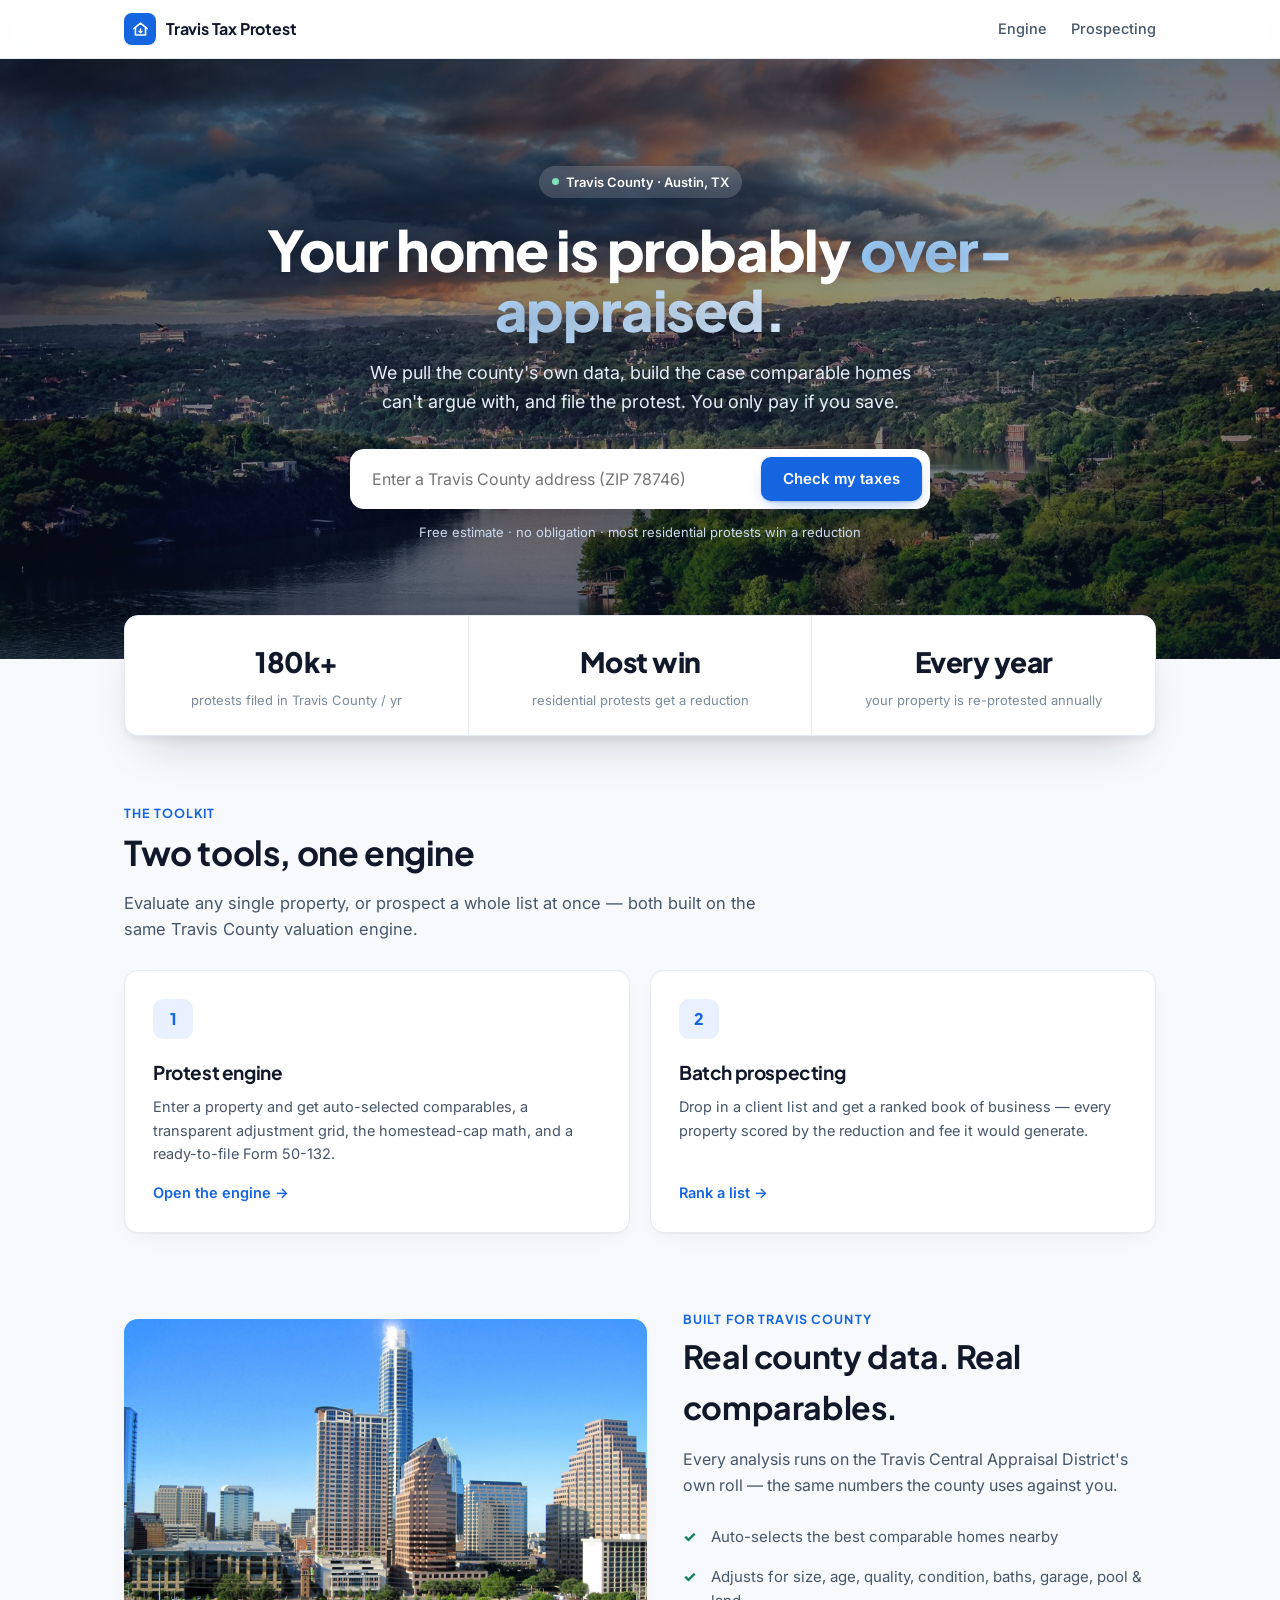
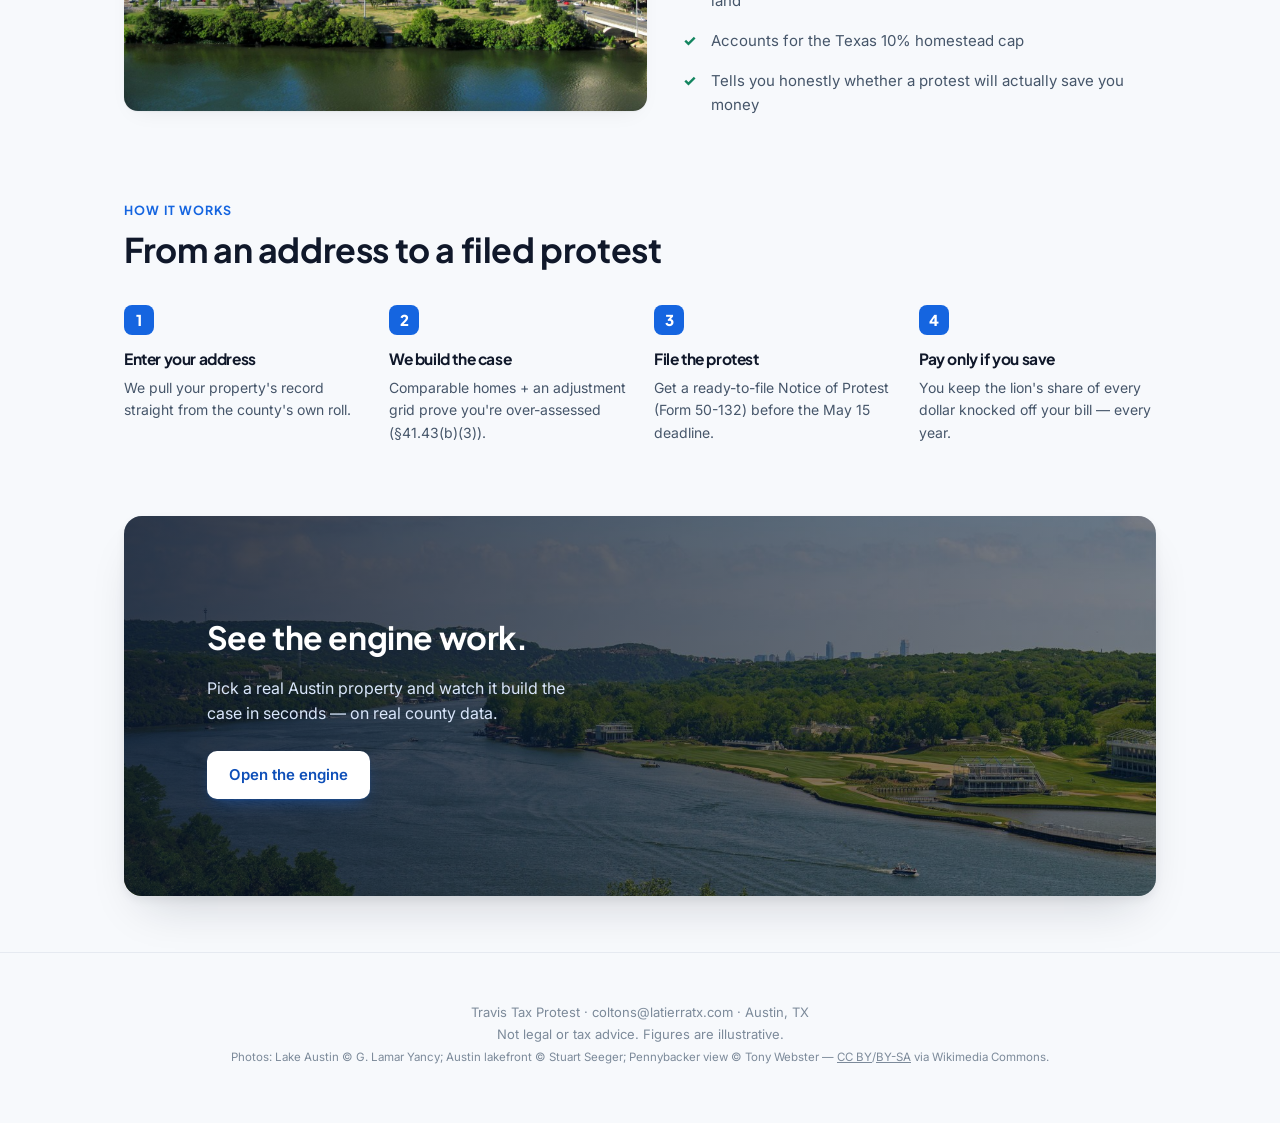
==== index.html @ 6b9c92ed "Travis Tax Protest — public website Co-Authored-By: Claude Opus 4.8 <noreply@anthropic.com>" ====
<!DOCTYPE html>
<html lang="en">
<head>
<meta charset="UTF-8" />
<meta name="viewport" content="width=device-width, initial-scale=1.0" />
<title>Travis Tax Protest</title>
<link rel="stylesheet" href="theme.css" />
<style>
  .hero { position: relative; min-height: 600px; display: flex; align-items: center; overflow: hidden; }
  .hero-bg { position: absolute; inset: 0; background-image: url(images/lake-austin.jpg); background-size: cover; background-position: center 55%; transform: scale(1.04); }
  .hero-bg::after { content: ""; position: absolute; inset: 0; background: linear-gradient(180deg, rgba(8,18,36,.62) 0%, rgba(8,18,36,.42) 45%, rgba(8,18,36,.66) 100%); }
  .hero-content { position: relative; text-align: center; padding: 86px 0 96px; width: 100%; }
  .hero-content .pill { background: rgba(255,255,255,.16); color: #fff; backdrop-filter: blur(6px); margin-bottom: 22px; }
  .hero-content .pill .dot { background: #7ee2b8; }
  .hero-content h1 { color: #fff; max-width: 840px; margin: 0 auto; text-shadow: 0 2px 24px rgba(0,0,0,.25); }
  .hero-content h1 .grad { background: linear-gradient(90deg,#9ed0ff,#d9ecff); -webkit-background-clip: text; background-clip: text; color: transparent; }
  .hero-content .lede { color: #e6eefb; max-width: 560px; margin: 20px auto 0; text-shadow: 0 1px 12px rgba(0,0,0,.3); }
  .search { max-width: 580px; margin: 32px auto 0; display: flex; gap: 8px; background: #fff; border-radius: 14px; padding: 8px; box-shadow: 0 20px 50px -16px rgba(0,0,0,.5); }
  .search input { flex: 1; border: none; outline: none; font-family: var(--font-body); font-size: 16px; padding: 12px 14px; color: var(--ink); background: transparent; }
  .search .btn { white-space: nowrap; }
  .search { position: relative; }
  .search-results { position: absolute; left: 0; right: 0; top: calc(100% + 8px); background: #fff; border-radius: 12px; box-shadow: 0 20px 50px -16px rgba(0,0,0,.5); overflow: hidden; display: none; text-align: left; z-index: 30; }
  .search-results.open { display: block; }
  .sr-item { padding: 12px 16px; cursor: pointer; border-bottom: 1px solid var(--line); display: flex; justify-content: space-between; gap: 14px; align-items: center; }
  .sr-item:last-child { border-bottom: none; }
  .sr-item:hover { background: var(--blue-soft); }
  .sr-item .a { font-size: 14px; color: var(--ink); font-weight: 500; }
  .sr-item .v { font-size: 13px; color: var(--muted); white-space: nowrap; }
  .sr-empty { padding: 13px 16px; color: var(--muted); font-size: 13.5px; text-align: left; }
  .hero-content .tiny { margin-top: 13px; font-size: 13px; color: #cdd9ee; }

  .trust { display: flex; margin-top: -44px; position: relative; z-index: 2; background: var(--surface); border: 1px solid var(--line); border-radius: var(--radius); box-shadow: var(--shadow-lg); overflow: hidden; }
  .trust .t { flex: 1; padding: 24px 18px; text-align: center; border-right: 1px solid var(--line); }
  .trust .t:last-child { border-right: none; }
  .trust .n { font-family: var(--font-display); font-size: 28px; font-weight: 800; letter-spacing: -.5px; }
  .trust .l { color: var(--muted); font-size: 13px; margin-top: 5px; }

  .tools { display: grid; grid-template-columns: repeat(2, 1fr); gap: 20px; }
  a.tool { padding: 28px; text-decoration: none; color: inherit; display: flex; flex-direction: column; }
  .tool .ic { width: 40px; height: 40px; border-radius: 10px; background: var(--blue-soft); color: var(--blue); display: grid; place-items: center; font-family: var(--font-display); font-weight: 800; font-size: 16px; margin-bottom: 18px; }
  .tool h3 { font-size: 19px; margin-bottom: 8px; }
  .tool p { color: var(--ink-soft); font-size: 14.5px; flex: 1; margin: 0 0 16px; }
  .tool .go { font-weight: 600; font-size: 14.5px; color: var(--blue); }
  .tool .go::after { content: " →"; transition: margin .18s ease; }
  a.tool:hover .go::after { margin-left: 4px; }

  .split { display: grid; grid-template-columns: 1.05fr .95fr; gap: 36px; align-items: center; }
  .split .photo-band { aspect-ratio: 4 / 3; }
  .split h2 { font-size: clamp(24px, 3.2vw, 32px); }
  .split p { color: var(--ink-soft); font-size: 16px; margin: 14px 0 0; }
  .split ul { list-style: none; padding: 0; margin: 18px 0 0; }
  .split li { padding: 8px 0 8px 28px; position: relative; color: var(--ink-soft); font-size: 15px; }
  .split li::before { content: "✓"; position: absolute; left: 0; color: var(--green); font-weight: 800; }

  .steps { display: grid; grid-template-columns: repeat(4, 1fr); gap: 28px; }
  .st .n { font-family: var(--font-display); font-weight: 800; font-size: 15px; color: #fff; background: var(--blue); width: 30px; height: 30px; border-radius: 8px; display: grid; place-items: center; margin-bottom: 12px; }
  .st h4 { font-size: 15.5px; margin-bottom: 5px; }
  .st p { color: var(--ink-soft); font-size: 14px; margin: 0; }

  .model { padding: 28px 30px; margin-top: 28px; display: grid; grid-template-columns: auto 1fr; gap: 22px; align-items: center; background: var(--grad-soft); border-color: #dbe6fb; }
  .model .badge { font-family: var(--font-display); font-weight: 700; font-size: 13px; color: var(--blue-dark); background: #fff; border: 1px solid #cfe0fb; padding: 9px 15px; border-radius: 10px; white-space: nowrap; }
  .model p { margin: 0; color: var(--ink-soft); font-size: 15px; }
  .model strong { color: var(--ink); }

  .cta-band { position: relative; margin-top: 64px; border-radius: 18px; overflow: hidden; box-shadow: var(--shadow-lg); }
  .cta-band img { width: 100%; height: 380px; object-fit: cover; object-position: center 60%; display: block; }
  .cta-band .ov { position: absolute; inset: 0; background: linear-gradient(90deg, rgba(8,20,42,.78), rgba(8,20,42,.4)); display: flex; align-items: center; }
  .cta-band .ov .inner { padding: 0 8%; max-width: 560px; }
  .cta-band h2 { color: #fff; font-size: 32px; }
  .cta-band p { color: #d9e6fb; margin: 12px 0 24px; font-size: 16px; }
  .cta-band .btn-primary { background: #fff; color: var(--blue-dark); }

  @media (max-width: 760px) {
    .trust { flex-direction: column; margin-top: 24px; } .trust .t { border-right: none; border-bottom: 1px solid var(--line); }
    .tools { grid-template-columns: 1fr; } .steps { grid-template-columns: 1fr 1fr; gap: 22px; }
    .model { grid-template-columns: 1fr; } .search { flex-direction: column; } .split { grid-template-columns: 1fr; }
    .cta-band img { height: 460px; }
  }
</style>
</head>
<body>

<nav class="nav">
  <div class="nav-inner">
    <a class="brand" href="index.html"><span class="brand-logo"><svg viewBox="0 0 24 24" fill="none" xmlns="http://www.w3.org/2000/svg"><path d="M3.5 11 12 4l8.5 7" stroke="#fff" stroke-width="2" stroke-linecap="round" stroke-linejoin="round"/><path d="M5.6 9.6V19h12.8V9.6" stroke="#fff" stroke-width="2" stroke-linecap="round" stroke-linejoin="round"/><path d="M12 11.4v4.8m0 0 1.9-1.9M12 16.2l-1.9-1.9" stroke="#fff" stroke-width="1.7" stroke-linecap="round" stroke-linejoin="round"/></svg></span><span class="brand-name">Travis Tax Protest</span></a>
    <div class="nav-links">
      <a href="demo.html">Engine</a>
      <a href="batch.html">Prospecting</a>
    </div>
  </div>
</nav>

<header class="hero">
  <div class="hero-bg"></div>
  <div class="hero-content">
    <div class="container">
      <span class="pill fade-up"><span class="dot"></span> Travis County · Austin, TX</span>
      <h1 class="display fade-up" style="animation-delay:.05s">Your home is probably <span class="grad">over-appraised.</span></h1>
      <p class="lede fade-up" style="animation-delay:.12s">We pull the county's own data, build the case comparable homes can't argue with, and file the protest. You only pay if you save.</p>
      <form class="search fade-up" style="animation-delay:.18s" onsubmit="return goSearch();">
        <input type="text" id="heroSearch" placeholder="Enter a Travis County address (ZIP 78746)" aria-label="Property address" autocomplete="off" />
        <button type="submit" class="btn btn-primary">Check my taxes</button>
        <div class="search-results" id="heroResults"></div>
      </form>
      <div class="tiny fade-up" style="animation-delay:.22s">Free estimate · no obligation · most residential protests win a reduction</div>
    </div>
  </div>
</header>

<div class="container">

  <div class="trust">
    <div class="t"><div class="n">180k+</div><div class="l">protests filed in Travis County / yr</div></div>
    <div class="t"><div class="n">Most win</div><div class="l">residential protests get a reduction</div></div>
    <div class="t"><div class="n">Every year</div><div class="l">your property is re-protested annually</div></div>
  </div>

  <section class="section">
    <div class="section-head">
      <span class="eyebrow">The toolkit</span>
      <h2>Two tools, one engine</h2>
      <p>Evaluate any single property, or prospect a whole list at once — both built on the same Travis County valuation engine.</p>
    </div>
    <div class="tools">
      <a class="card glass-hover tool" href="demo.html">
        <div class="ic">1</div><h3>Protest engine</h3>
        <p>Enter a property and get auto-selected comparables, a transparent adjustment grid, the homestead-cap math, and a ready-to-file Form 50-132.</p>
        <span class="go">Open the engine</span>
      </a>
      <a class="card glass-hover tool" href="batch.html">
        <div class="ic">2</div><h3>Batch prospecting</h3>
        <p>Drop in a client list and get a ranked book of business — every property scored by the reduction and fee it would generate.</p>
        <span class="go">Rank a list</span>
      </a>
    </div>
  </section>

  <section class="section">
    <div class="split">
      <div class="photo-band"><img src="images/lakefront-homes.jpg" alt="Lakefront homes on Lake Austin" loading="lazy" /></div>
      <div>
        <span class="eyebrow">Built for Travis County</span>
        <h2>Real county data. Real comparables.</h2>
        <p>Every analysis runs on the Travis Central Appraisal District's own roll — the same numbers the county uses against you.</p>
        <ul>
          <li>Auto-selects the best comparable homes nearby</li>
          <li>Adjusts for size, age, quality, condition, baths, garage, pool &amp; land</li>
          <li>Accounts for the Texas 10% homestead cap</li>
          <li>Tells you honestly whether a protest will actually save you money</li>
        </ul>
      </div>
    </div>
  </section>

  <section class="section">
    <div class="section-head">
      <span class="eyebrow">How it works</span>
      <h2>From an address to a filed protest</h2>
    </div>
    <div class="steps">
      <div class="st"><div class="n">1</div><h4>Enter your address</h4><p>We pull your property's record straight from the county's own roll.</p></div>
      <div class="st"><div class="n">2</div><h4>We build the case</h4><p>Comparable homes + an adjustment grid prove you're over-assessed (§41.43(b)(3)).</p></div>
      <div class="st"><div class="n">3</div><h4>File the protest</h4><p>Get a ready-to-file Notice of Protest (Form 50-132) before the May 15 deadline.</p></div>
      <div class="st"><div class="n">4</div><h4>Pay only if you save</h4><p>You keep the lion's share of every dollar knocked off your bill — every year.</p></div>
    </div>
  </section>

  <div class="cta-band">
    <img src="images/austin-hills.jpg" alt="The Colorado River winding through the Austin hill country" loading="lazy" />
    <div class="ov"><div class="inner">
      <h2>See the engine work.</h2>
      <p>Pick a real Austin property and watch it build the case in seconds — on real county data.</p>
      <a class="btn btn-primary" href="demo.html">Open the engine</a>
    </div></div>
  </div>
</div>

<div class="foot">
  Travis Tax Protest · coltons@latierratx.com · Austin, TX<br/>
  Not legal or tax advice. Figures are illustrative.<br/>
  <span class="credit">Photos: Lake Austin © G. Lamar Yancy; Austin lakefront © Stuart Seeger; Pennybacker view © Tony Webster — <a href="https://creativecommons.org/licenses/by/2.0/">CC BY</a>/<a href="https://creativecommons.org/licenses/by-sa/2.0/">BY-SA</a> via Wikimedia Commons.</span>
</div>

<script src="properties.js"></script>
<script>
  (function () {
    var POOL = window.PROPERTIES || [];
    var inp = document.getElementById("heroSearch"), res = document.getElementById("heroResults");
    var esc = function (s) { return String(s).replace(/[&<>"]/g, function (c) { return { "&": "&amp;", "<": "&lt;", ">": "&gt;", '"': "&quot;" }[c]; }); };
    var fmt = function (n) { return "$" + Math.round(n).toLocaleString("en-US"); };
    function close() { res.classList.remove("open"); res.innerHTML = ""; }
    function run(q) {
      q = q.trim().toLowerCase();
      if (q.length < 2) { close(); return; }
      var hits = [], i;
      for (i = 0; i < POOL.length && hits.length < 7; i++) { if (POOL[i].addr.toLowerCase().indexOf(q) !== -1) hits.push(POOL[i]); }
      if (!hits.length) { res.innerHTML = '<div class="sr-empty">No match in ZIP 78746 yet — try a street like &ldquo;Westlake&rdquo;.</div>'; res.classList.add("open"); return; }
      res.innerHTML = hits.map(function (h) { return '<div class="sr-item" data-acct="' + h.acct + '"><span class="a">' + esc(h.addr) + '</span><span class="v">' + fmt(h.marketValue) + '</span></div>'; }).join("");
      res.classList.add("open");
      [].slice.call(res.querySelectorAll(".sr-item")).forEach(function (el) { el.addEventListener("click", function () { location = "demo.html?acct=" + el.getAttribute("data-acct"); }); });
    }
    inp.addEventListener("input", function () { run(inp.value); });
    document.addEventListener("click", function (e) { if (!e.target.closest(".search")) close(); });
    window.goSearch = function () { var f = res.querySelector(".sr-item"); location = f ? "demo.html?acct=" + f.getAttribute("data-acct") : "demo.html"; return false; };
  })();
</script>
<script src="reveal.js"></script>
</body>
</html>
---- theme.css ----
/* Travis Tax Protest — shared theme (clean, light, real-estate / Zillow-inspired) */

@import url('https://fonts.googleapis.com/css2?family=Plus+Jakarta+Sans:wght@500;600;700;800&family=Inter:wght@400;500;600&display=swap');

:root {
  --bg:        #f7f9fc;
  --surface:   #ffffff;
  --ink:       #10182a;
  --ink-soft:  #46566a;
  --muted:     #7c8a9a;
  --line:      #e6eaf1;
  --line-2:    #d7dee8;

  --blue:      #1565e0;
  --blue-dark: #0e4fb8;
  --blue-soft: #eaf1fe;
  --green:     #13855f;
  --green-soft:#e7f5ef;
  --amber:     #b7791f;
  --amber-soft:#fbf2e0;
  --red:       #c2362f;

  --grad:      linear-gradient(90deg, #0a66ff, #1565e0);
  --grad-soft: linear-gradient(160deg, #eef4ff 0%, #f3f7ff 100%);

  --font-display: 'Plus Jakarta Sans', -apple-system, BlinkMacSystemFont, 'Segoe UI', sans-serif;
  --font-body:    'Inter', -apple-system, BlinkMacSystemFont, 'Segoe UI', sans-serif;
  --font-mono:    'Plus Jakarta Sans', ui-monospace, sans-serif;

  --radius: 14px;
  --shadow:    0 1px 2px rgba(16,24,42,.05), 0 8px 24px -12px rgba(16,24,42,.10);
  --shadow-lg: 0 4px 10px rgba(16,24,42,.06), 0 24px 48px -20px rgba(16,24,42,.20);
}

* { box-sizing: border-box; }
html { scroll-behavior: smooth; }
body {
  margin: 0;
  font-family: var(--font-body);
  color: var(--ink);
  background: var(--bg);
  line-height: 1.6;
  -webkit-font-smoothing: antialiased;
}

.container { max-width: 1080px; margin: 0 auto; padding: 0 24px; }
.narrow { max-width: 880px; }

/* Nav */
.nav { position: sticky; top: 0; z-index: 50; background: rgba(255,255,255,.85); backdrop-filter: saturate(1.4) blur(10px); -webkit-backdrop-filter: saturate(1.4) blur(10px); border-bottom: 1px solid var(--line); }
.nav-inner { max-width: 1080px; margin: 0 auto; padding: 13px 24px; display: flex; align-items: center; justify-content: space-between; gap: 16px; }
.brand { display: flex; align-items: center; gap: 10px; text-decoration: none; }
.brand-logo { width: 32px; height: 32px; border-radius: 8px; background: var(--blue); display: grid; place-items: center; font-family: var(--font-display); font-weight: 800; color: #fff; font-size: 14px; }
.brand-name { font-family: var(--font-display); font-weight: 700; color: var(--ink); font-size: 16px; letter-spacing: -.2px; }
.nav-links { display: flex; gap: 24px; align-items: center; }
.nav-links a { color: var(--ink-soft); text-decoration: none; font-size: 14.5px; font-weight: 500; transition: color .15s ease; }
.nav-links a:hover { color: var(--ink); }
.nav-links a.active { color: var(--blue); font-weight: 600; }

/* Type */
.eyebrow { font-family: var(--font-display); font-size: 12.5px; font-weight: 700; letter-spacing: .09em; text-transform: uppercase; color: var(--blue); }
h1, h2, h3, h4 { font-family: var(--font-display); color: var(--ink); margin: 0; letter-spacing: -.4px; }
.display { font-size: clamp(34px, 5.4vw, 56px); font-weight: 800; line-height: 1.06; letter-spacing: -1.2px; }
.grad { background: var(--grad); -webkit-background-clip: text; background-clip: text; color: transparent; }
.lede { color: var(--ink-soft); font-size: 18px; line-height: 1.6; }
.mono { font-family: var(--font-mono); font-variant-numeric: tabular-nums; }

/* Cards (.glass kept as alias so existing markup works) */
.card, .glass { background: var(--surface); border: 1px solid var(--line); border-radius: var(--radius); box-shadow: var(--shadow); }
.glass-hover { transition: transform .18s ease, box-shadow .22s ease, border-color .2s ease; }
.glass-hover:hover { transform: translateY(-3px); box-shadow: var(--shadow-lg); border-color: var(--line-2); }

/* Buttons */
.btn { display: inline-flex; align-items: center; gap: 8px; font-family: var(--font-body); font-weight: 600; font-size: 15px; padding: 12px 22px; border-radius: 10px; border: none; cursor: pointer; text-decoration: none; transition: transform .12s ease, box-shadow .2s ease, background .15s ease, border-color .15s ease; }
.btn-primary { background: var(--blue); color: #fff; box-shadow: 0 1px 2px rgba(21,101,224,.25), 0 8px 18px -8px rgba(21,101,224,.5); }
.btn-primary:hover { background: var(--blue-dark); transform: translateY(-1px); }
.btn-ghost { background: var(--surface); color: var(--ink); border: 1px solid var(--line-2); }
.btn-ghost:hover { background: var(--bg); border-color: var(--muted); transform: translateY(-1px); }

/* Pills / tags */
.pill { display: inline-flex; align-items: center; gap: 7px; font-family: var(--font-body); font-size: 13px; font-weight: 600; padding: 6px 13px; border-radius: 999px; background: var(--blue-soft); color: var(--blue-dark); }
.dot { width: 7px; height: 7px; border-radius: 50%; background: var(--green); }
.tag { display: inline-block; font-family: var(--font-body); font-size: 12px; font-weight: 600; padding: 3px 10px; border-radius: 999px; }
.tag.green { background: var(--green-soft); color: var(--green); }
.tag.blue  { background: var(--blue-soft); color: var(--blue-dark); }
.tag.mute  { background: #eef1f5; color: var(--muted); }
.tag.amber { background: var(--amber-soft); color: var(--amber); }
.tag.red   { background: #fbe9e8; color: var(--red); }

/* Forms */
select.field, input.field { width: 100%; padding: 13px 14px; border-radius: 11px; border: 1px solid var(--line-2); background: var(--surface); color: var(--ink); font-family: var(--font-body); font-size: 15px; transition: border-color .15s ease, box-shadow .15s ease; }
select.field { cursor: pointer; }
select.field:focus, input.field:focus { outline: none; border-color: var(--blue); box-shadow: 0 0 0 3px var(--blue-soft); }
.field-label { display: block; font-size: 12.5px; font-weight: 600; letter-spacing: .02em; color: var(--ink-soft); margin-bottom: 8px; }

/* Tables */
.data { width: 100%; border-collapse: collapse; font-size: 13px; }
.data th, .data td { text-align: right; padding: 11px 13px; border-bottom: 1px solid var(--line); white-space: nowrap; }
.data th:first-child, .data td:first-child { text-align: left; }
.data thead th { font-size: 11px; letter-spacing: .03em; text-transform: uppercase; color: var(--muted); font-weight: 600; background: var(--bg); }
.data tbody tr { transition: background .12s ease; }
.data tbody tr:hover { background: var(--blue-soft); }
.data .num { font-variant-numeric: tabular-nums; }
.tbl-scroll { overflow-x: auto; border: 1px solid var(--line); border-radius: 12px; }

/* Sections */
.section { padding: 64px 0 8px; }
.section-head { margin-bottom: 28px; }
.section-head h2 { font-size: clamp(24px, 3.2vw, 34px); font-weight: 700; }
.section-head p { color: var(--ink-soft); font-size: 16.5px; margin: 10px 0 0; max-width: 640px; }
.foot { text-align: center; color: var(--muted); font-size: 13px; padding: 48px 0 56px; line-height: 1.7; border-top: 1px solid var(--line); margin-top: 56px; }
.foot code { font-family: var(--font-mono); background: #eef1f5; padding: 2px 7px; border-radius: 6px; color: var(--ink-soft); }

.fade-up { opacity: 0; transform: translateY(14px); animation: fadeUp .6s cubic-bezier(.2,.7,.2,1) forwards; }
@keyframes fadeUp { to { opacity: 1; transform: none; } }

/* Reveal-on-scroll (class added by reveal.js only) */
.reveal { opacity: 0; transform: translateY(24px); transition: opacity .7s cubic-bezier(.2,.7,.2,1), transform .7s cubic-bezier(.2,.7,.2,1); will-change: opacity, transform; }
.reveal.in { opacity: 1; transform: none; }
@media (prefers-reduced-motion: reduce) { .reveal { opacity: 1; transform: none; transition: none; } }

/* Brand logo holds an inline SVG */
.brand-logo svg { width: 19px; height: 19px; display: block; }

/* Photo helpers */
.photo-band { position: relative; border-radius: var(--radius); overflow: hidden; box-shadow: var(--shadow); }
.photo-band img { width: 100%; height: 100%; object-fit: cover; display: block; }
.credit { color: var(--muted); font-size: 11.5px; }
.credit a { color: var(--muted); }
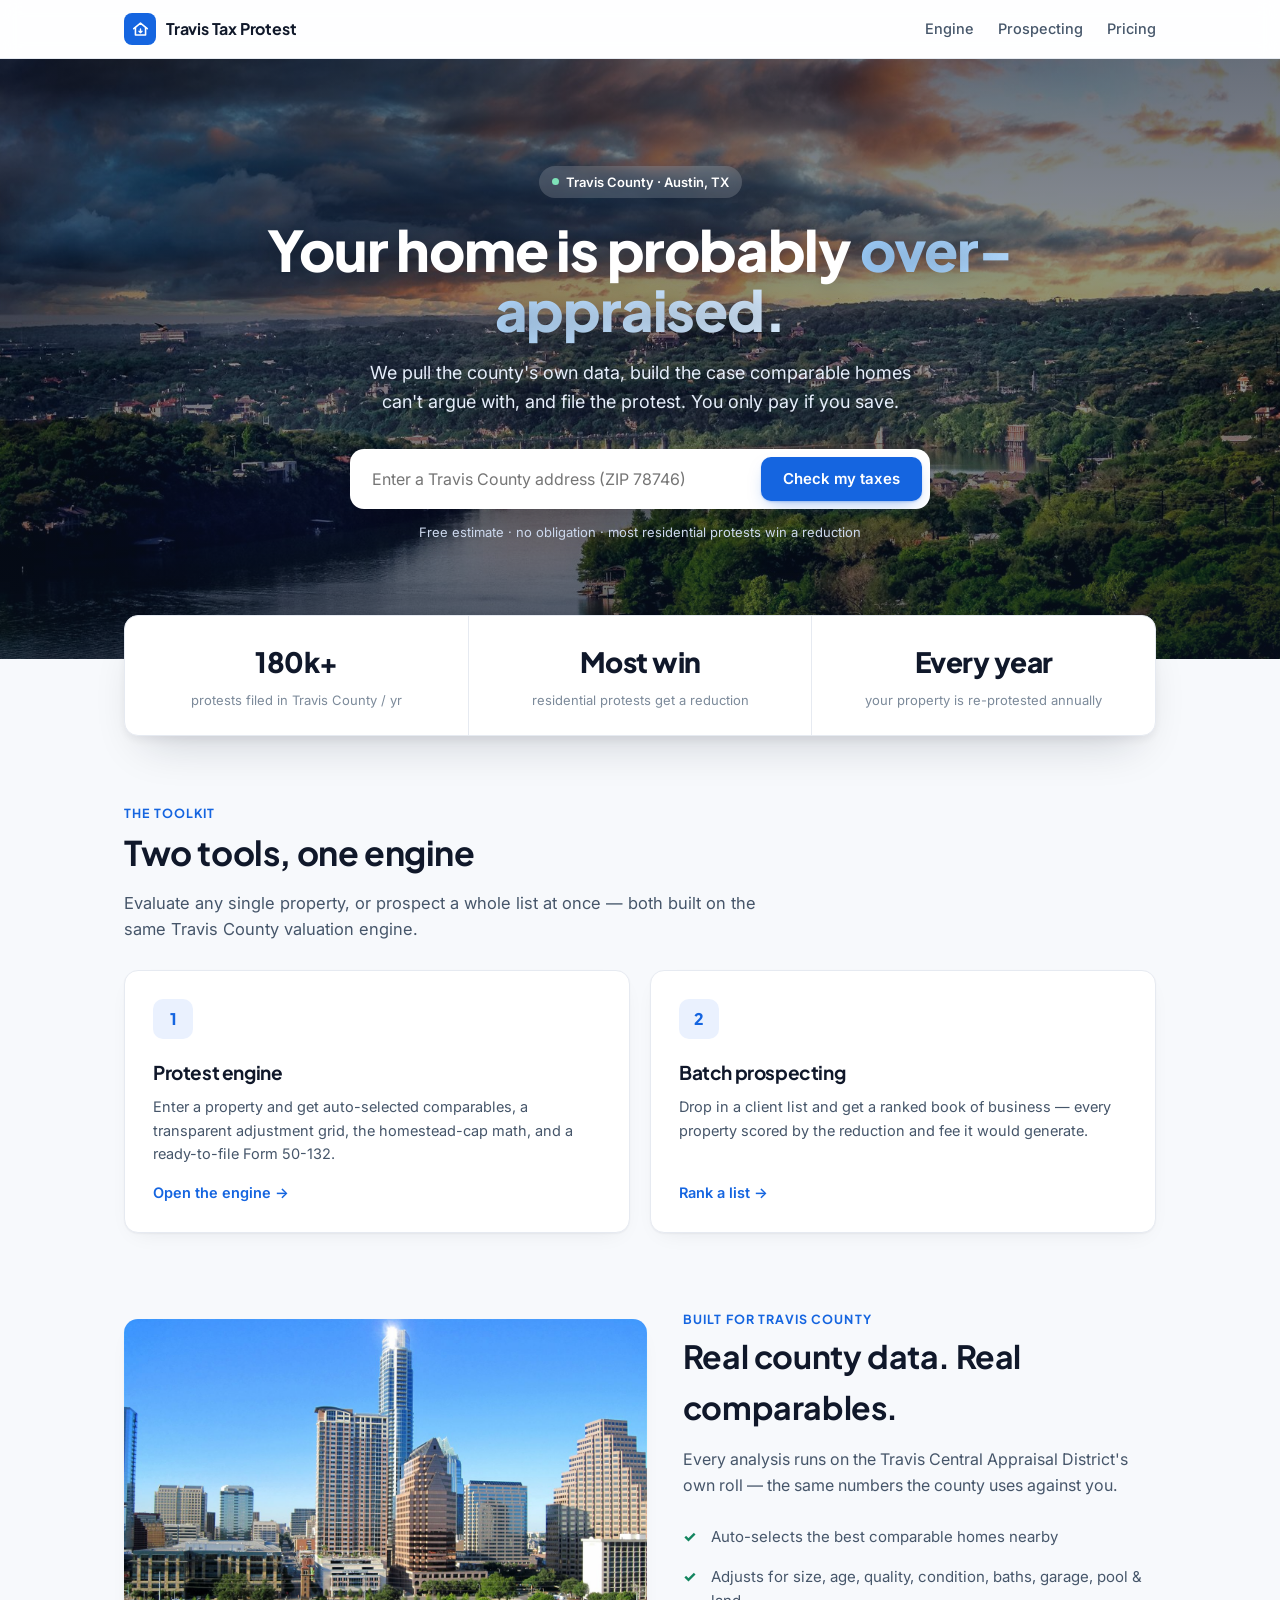
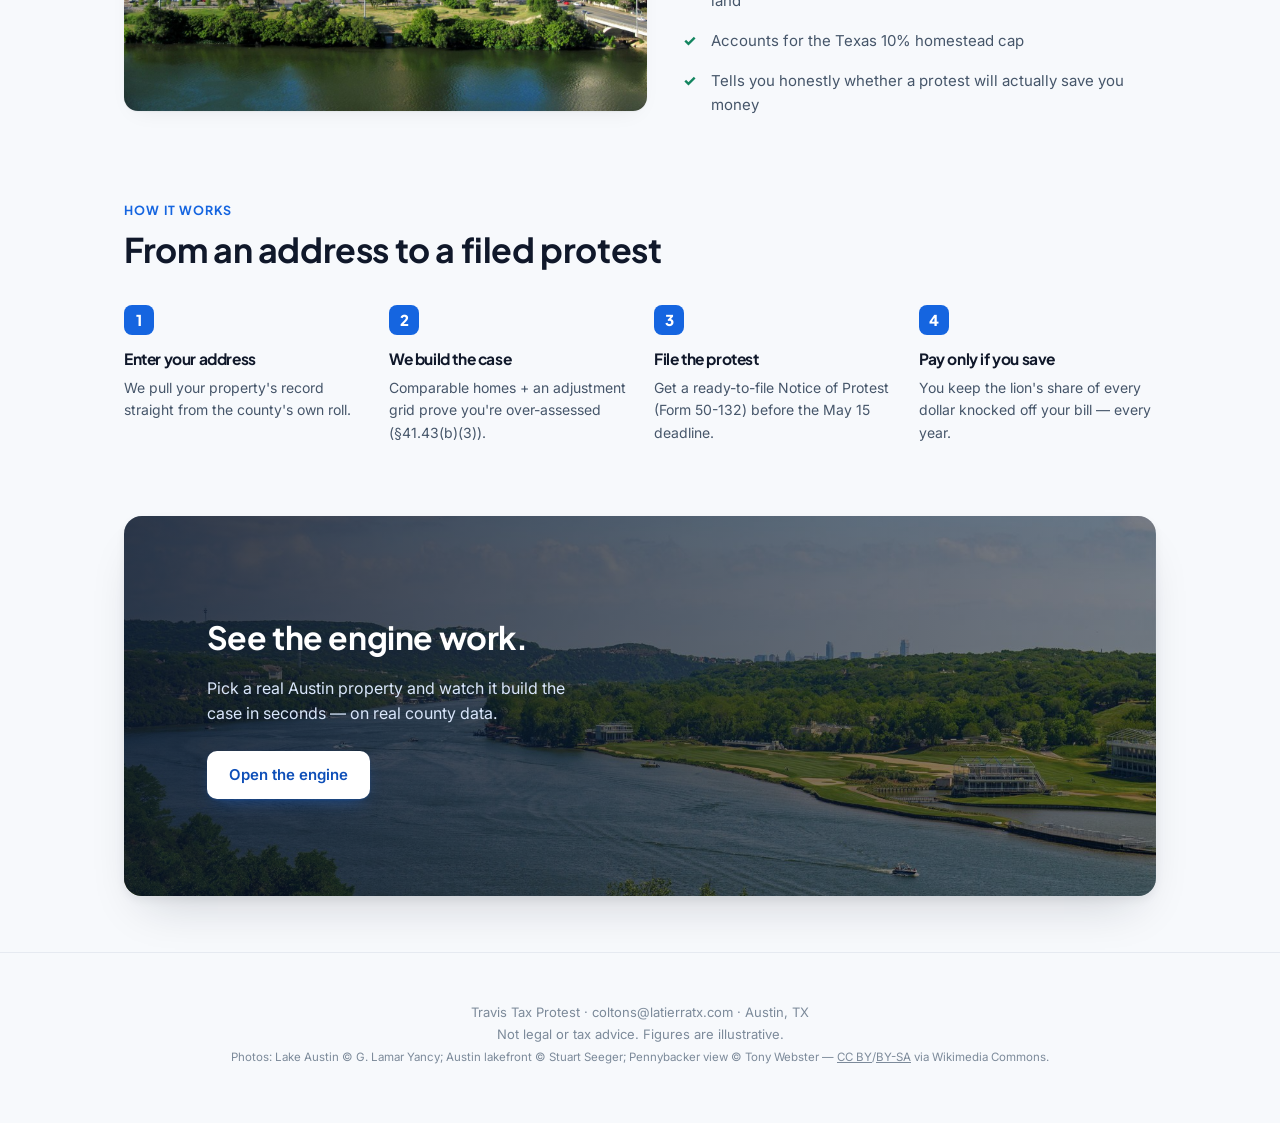
==== commit 44ce3f74: "Add pricing page + Pricing nav link Co-Authored-By: Claude Opus 4.8 <noreply@anthropic.com>" ====
--- a/index.html
+++ b/index.html
@@ -86,6 +86,7 @@
     <div class="nav-links">
       <a href="demo.html">Engine</a>
       <a href="batch.html">Prospecting</a>
+      <a href="pricing.html">Pricing</a>
     </div>
   </div>
 </nav>
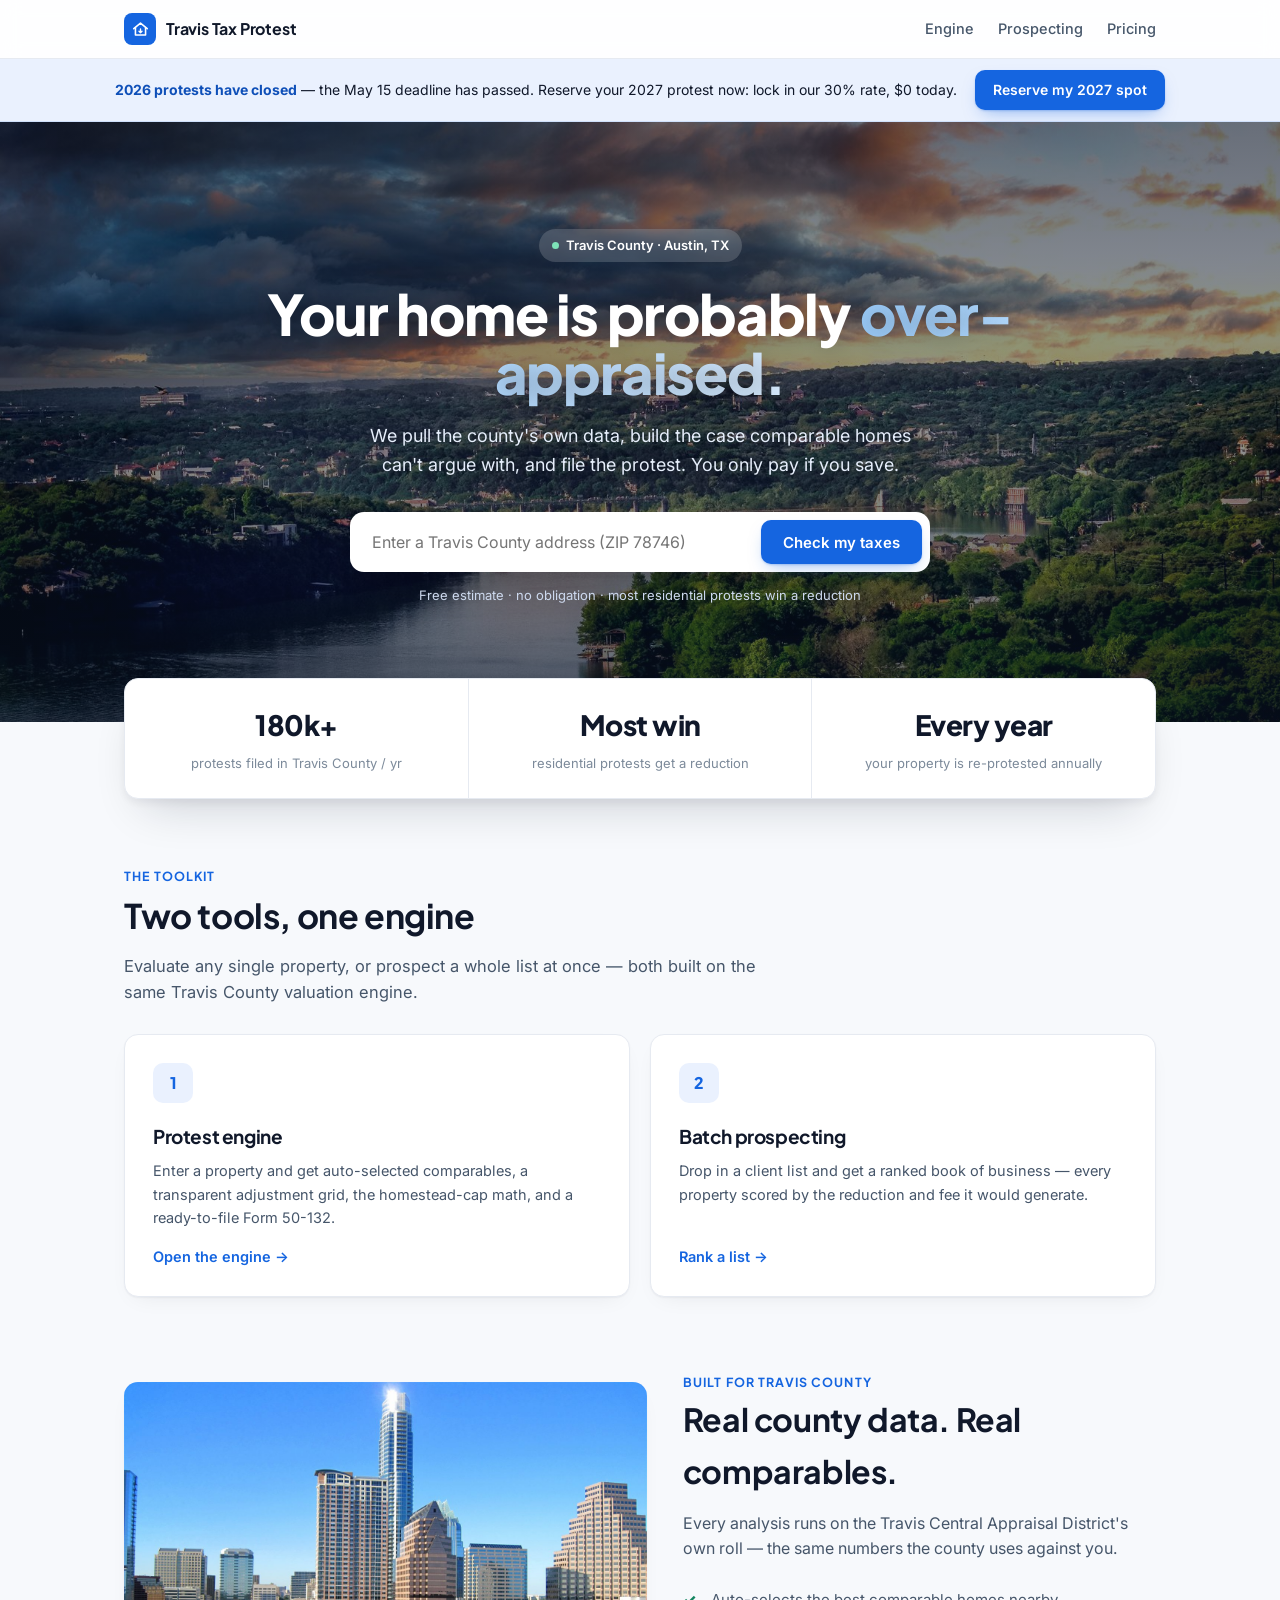
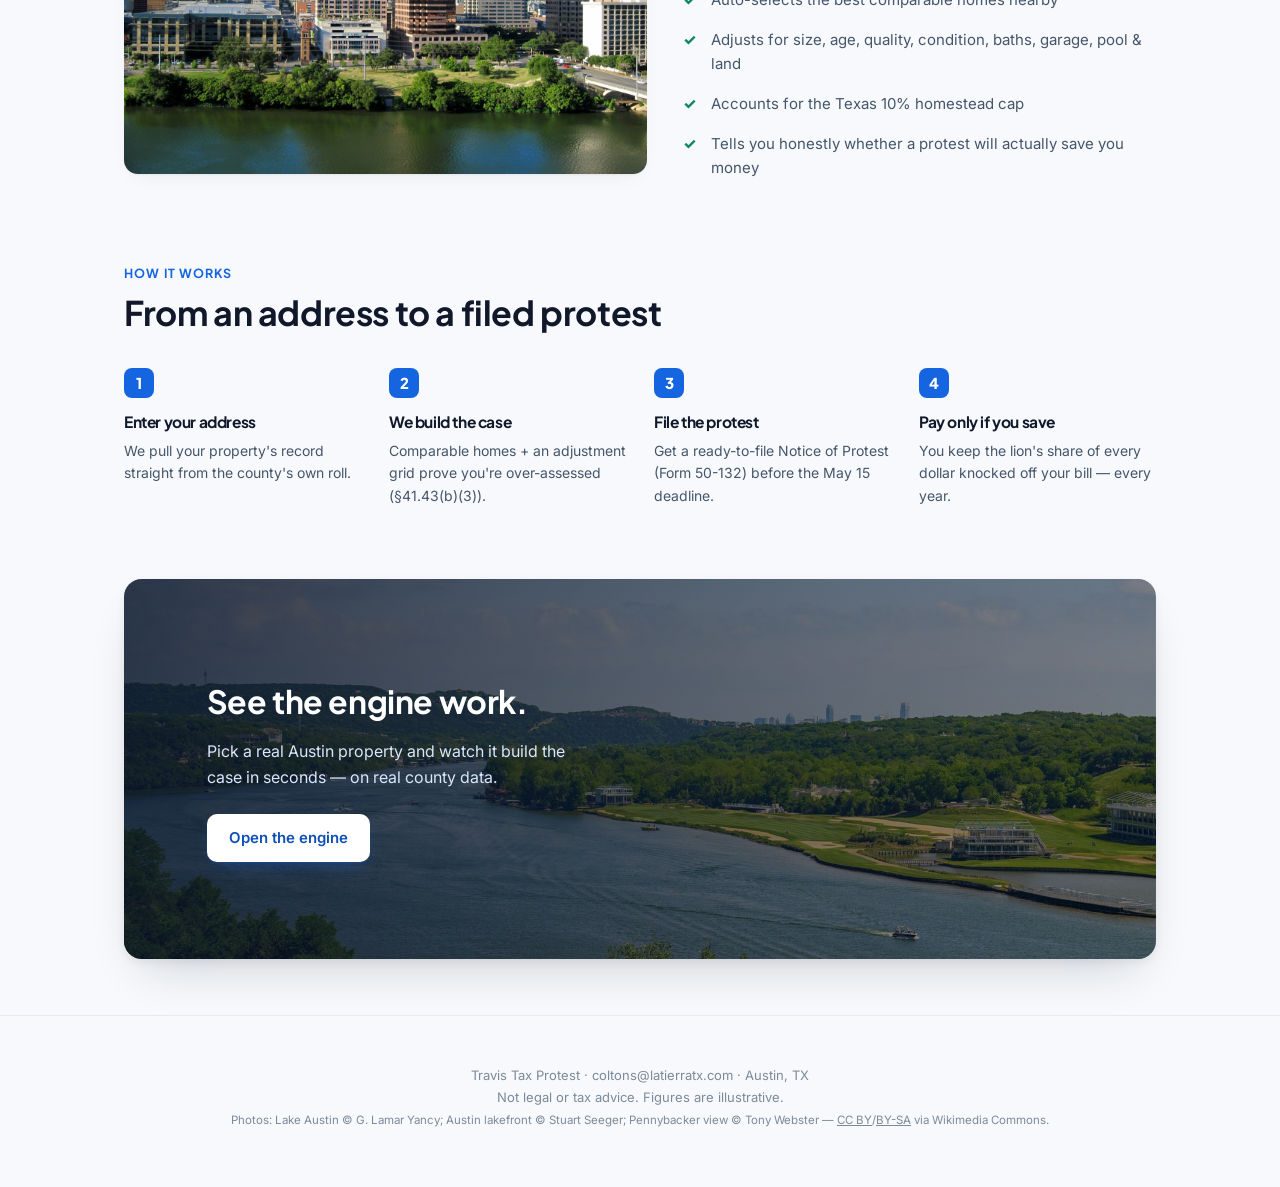
==== commit 46819d7d: "Add off-season 2027 reservation flow Season banner on homepage and reservation-mode funnel (SEASON_O" ====
--- a/index.html
+++ b/index.html
@@ -70,6 +70,12 @@
   .cta-band p { color: #d9e6fb; margin: 12px 0 24px; font-size: 16px; }
   .cta-band .btn-primary { background: #fff; color: var(--blue-dark); }
 
+  .season-bar { background: var(--blue-soft); border-bottom: 1px solid #cfe0fb; }
+  .season-inner { display: flex; align-items: center; justify-content: center; gap: 18px; flex-wrap: wrap; padding: 11px 0; text-align: center; }
+  .season-inner span { font-size: 14px; color: var(--ink); }
+  .season-inner strong { color: var(--blue-dark); }
+  .season-inner .btn { padding: 9px 18px; font-size: 14px; white-space: nowrap; }
+
   @media (max-width: 760px) {
     .trust { flex-direction: column; margin-top: 24px; } .trust .t { border-right: none; border-bottom: 1px solid var(--line); }
     .tools { grid-template-columns: 1fr; } .steps { grid-template-columns: 1fr 1fr; gap: 22px; }
@@ -90,6 +96,14 @@
     </div>
   </div>
 </nav>
+
+<!-- OFF-SEASON BANNER: hide or remove this when the 2027 protest season opens (~April 2027). -->
+<div class="season-bar">
+  <div class="container season-inner">
+    <span><strong>2026 protests have closed</strong> — the May 15 deadline has passed. Reserve your 2027 protest now: lock in our 30% rate, $0 today.</span>
+    <a class="btn btn-primary" href="start.html">Reserve my 2027 spot</a>
+  </div>
+</div>
 
 <header class="hero">
   <div class="hero-bg"></div>
@@ -182,7 +196,7 @@
   <span class="credit">Photos: Lake Austin © G. Lamar Yancy; Austin lakefront © Stuart Seeger; Pennybacker view © Tony Webster — <a href="https://creativecommons.org/licenses/by/2.0/">CC BY</a>/<a href="https://creativecommons.org/licenses/by-sa/2.0/">BY-SA</a> via Wikimedia Commons.</span>
 </div>
 
-<script src="properties.js"></script>
+<script src="properties.js?v=3"></script>
 <script>
   (function () {
     var POOL = window.PROPERTIES || [];
